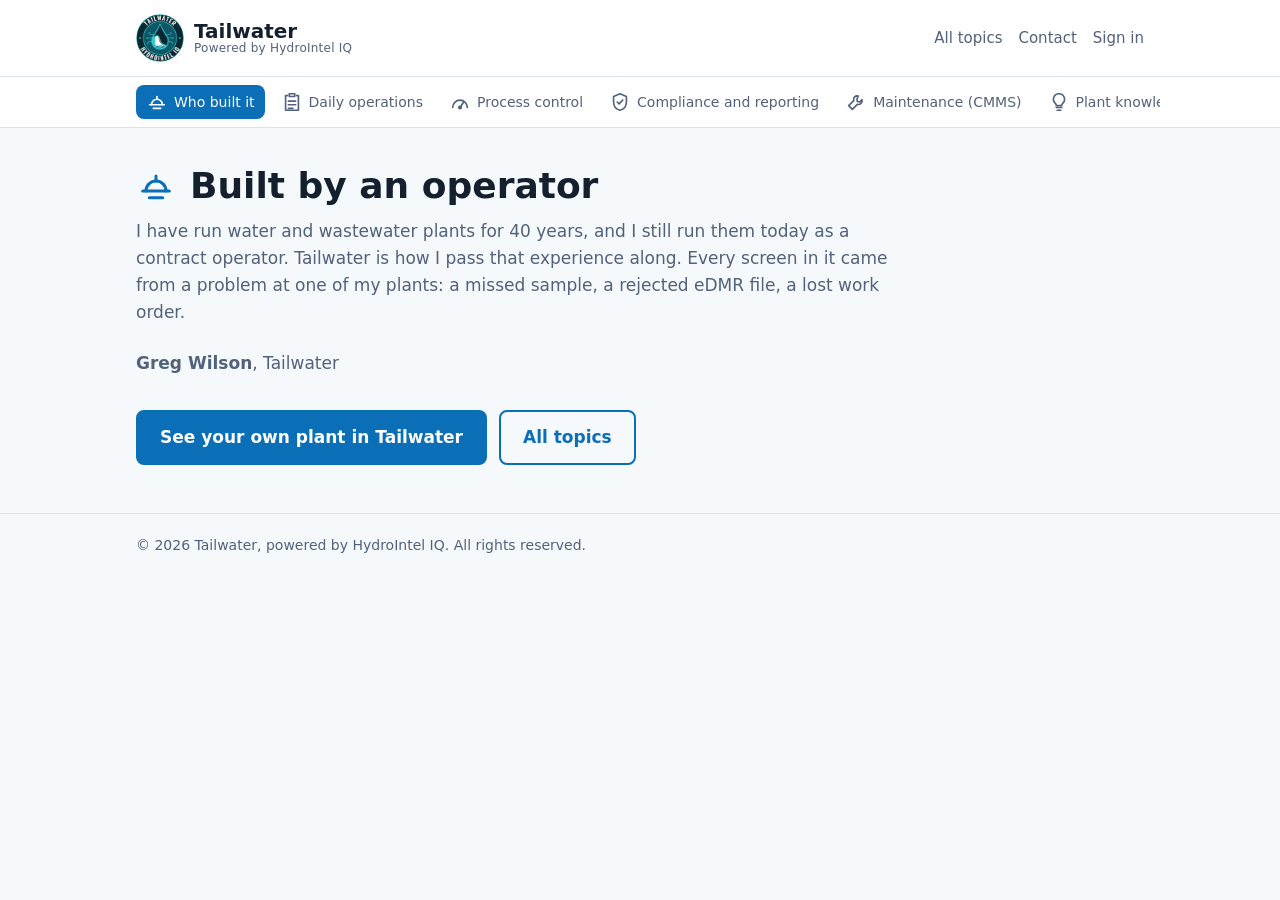
==== about.html @ aa1b33e6 "Split site into a one-screen home page of topic tiles and a page per topic Co-Authored-By: Claude Op" ====
<!doctype html>
<html lang="en">
<head>
<meta charset="utf-8">
<meta name="viewport" content="width=device-width, initial-scale=1">
<title>Who built it | Tailwater</title>
<meta name="description" content="Tailwater, powered by HydroIntel IQ and built by a 40-year operator: bench sheets, permit limits, eDMR export, lead and copper, pretreatment and biosolids reporting, and CMMS work orders for water and wastewater plants.">
<link rel="icon" type="image/png" href="images/tailwater-emblem.png">
<link rel="stylesheet" href="styles.css">
</head>
<body>
<header class="top">
  <div class="wrap">
    <a class="logo" href="index.html">
      <img src="images/tailwater-emblem.png" width="48" height="48" alt="Tailwater emblem">
      <span class="brand">Tailwater<small>Powered by HydroIntel IQ</small></span>
    </a>
    <nav aria-label="Main">
      <a href="index.html">All topics</a>
      <a href="contact.html">Contact</a>
      <a href="https://hydrointel-backend-329952321282.us-east1.run.app/plant/">Sign in</a>
    </nav>
  </div>
</header>
  <nav class="strip" aria-label="Topics">
    <div class="wrap strip-row">
      <a class="mini on" href="about.html" aria-current="page"><svg viewBox="0 0 24 24" width="22" height="22" fill="none" stroke="currentColor" stroke-width="1.8" stroke-linecap="round" stroke-linejoin="round" aria-hidden="true"><path d="M4 15h16"/><path d="M6 15a6 6 0 0 1 12 0"/><path d="M12 9V6"/><path d="M8 19h8"/></svg><span>Who built it</span></a>
      <a class="mini" href="operations.html"><svg viewBox="0 0 24 24" width="22" height="22" fill="none" stroke="currentColor" stroke-width="1.8" stroke-linecap="round" stroke-linejoin="round" aria-hidden="true"><path d="M9 3h6v3H9z"/><path d="M7 5H5v16h14V5h-2"/><path d="M8 11h8M8 15h8M8 19h5"/></svg><span>Daily operations</span></a>
      <a class="mini" href="process-control.html"><svg viewBox="0 0 24 24" width="22" height="22" fill="none" stroke="currentColor" stroke-width="1.8" stroke-linecap="round" stroke-linejoin="round" aria-hidden="true"><path d="M4 18a8 8 0 1 1 16 0"/><path d="M12 18l4-6"/><circle cx="12" cy="18" r="1.4"/></svg><span>Process control</span></a>
      <a class="mini" href="compliance.html"><svg viewBox="0 0 24 24" width="22" height="22" fill="none" stroke="currentColor" stroke-width="1.8" stroke-linecap="round" stroke-linejoin="round" aria-hidden="true"><path d="M12 3l7 3v6c0 4.5-3 8-7 9-4-1-7-4.5-7-9V6z"/><path d="M9 12l2 2 4-4"/></svg><span>Compliance and reporting</span></a>
      <a class="mini" href="maintenance.html"><svg viewBox="0 0 24 24" width="22" height="22" fill="none" stroke="currentColor" stroke-width="1.8" stroke-linecap="round" stroke-linejoin="round" aria-hidden="true"><path d="M14.5 5.5a4 4 0 0 0-5 5L4 16l4 4 5.5-5.5a4 4 0 0 0 5-5l-2.5 2.5-2.5-.5-.5-2.5z"/></svg><span>Maintenance (CMMS)</span></a>
      <a class="mini" href="plant-knowledge.html"><svg viewBox="0 0 24 24" width="22" height="22" fill="none" stroke="currentColor" stroke-width="1.8" stroke-linecap="round" stroke-linejoin="round" aria-hidden="true"><path d="M9 18h6"/><path d="M10 21h4"/><path d="M12 3a6 6 0 0 0-4 10.5c.8.8 1 1.5 1 2.5h6c0-1 .2-1.7 1-2.5A6 6 0 0 0 12 3z"/></svg><span>Plant knowledge</span></a>
      <a class="mini" href="records.html"><svg viewBox="0 0 24 24" width="22" height="22" fill="none" stroke="currentColor" stroke-width="1.8" stroke-linecap="round" stroke-linejoin="round" aria-hidden="true"><rect x="5" y="11" width="14" height="10" rx="2"/><path d="M8 11V8a4 4 0 0 1 8 0v3"/></svg><span>Records you can trust</span></a>
      <a class="mini" href="screens.html"><svg viewBox="0 0 24 24" width="22" height="22" fill="none" stroke="currentColor" stroke-width="1.8" stroke-linecap="round" stroke-linejoin="round" aria-hidden="true"><rect x="3" y="4" width="18" height="13" rx="2"/><path d="M8 21h8M12 17v4"/></svg><span>See the screens</span></a>
      <a class="mini" href="modules.html"><svg viewBox="0 0 24 24" width="22" height="22" fill="none" stroke="currentColor" stroke-width="1.8" stroke-linecap="round" stroke-linejoin="round" aria-hidden="true"><path d="M12 3l8 4-8 4-8-4z"/><path d="M4 12l8 4 8-4"/><path d="M4 17l8 4 8-4"/></svg><span>Modules and setup</span></a>
      <a class="mini" href="contact.html"><svg viewBox="0 0 24 24" width="22" height="22" fill="none" stroke="currentColor" stroke-width="1.8" stroke-linecap="round" stroke-linejoin="round" aria-hidden="true"><path d="M4 6h16v12H4z"/><path d="M4 7l8 6 8-6"/></svg><span>See your own plant</span></a>
    </div>
  </nav>
<main class="topic">
  <div class="wrap">
    <div class="topic-head"><svg viewBox="0 0 24 24" width="40" height="40" fill="none" stroke="currentColor" stroke-width="1.8" stroke-linecap="round" stroke-linejoin="round" aria-hidden="true"><path d="M4 15h16"/><path d="M6 15a6 6 0 0 1 12 0"/><path d="M12 9V6"/><path d="M8 19h8"/></svg><h1>Built by an operator</h1></div>
      <p class="sub">I have run water and wastewater plants for 40 years, and I still run them today as a contract operator. Tailwater is how I pass that experience along. Every screen in it came from a problem at one of my plants: a missed sample, a rejected eDMR file, a lost work order.</p>
      <p class="sub"><strong>Greg Wilson</strong>, Tailwater</p>
    <div class="next">
      <a class="btn" href="contact.html">See your own plant in Tailwater</a>
      <a class="btn ghost" href="index.html">All topics</a>
    </div>
  </div>
</main>
<footer>
  <div class="wrap">&copy; <span id="yr">2026</span> Tailwater, powered by HydroIntel IQ. All rights reserved.</div>
</footer>
<script>document.getElementById("yr").textContent = new Date().getFullYear();</script>
</body>
</html>
---- styles.css ----
:root {
    --bg: #f6f9fc; --surface: #ffffff; --ink: #14202e; --muted: #52627a;
    --line: #dbe4ee; --brand: #0b6fb8; --brand-ink: #ffffff; --brand-soft: #e4f1fb;
    --deep: #0a2a43;
  }
  @media (prefers-color-scheme: dark) {
    :root:not([data-theme="light"]) {
      --bg: #0c141d; --surface: #111c28; --ink: #e8eef5; --muted: #9db0c5;
      --line: #223245; --brand: #4aa3e0; --brand-ink: #06121d; --brand-soft: #112a3f;
      --deep: #06121d;
    }
  }
  * { box-sizing: border-box; }
  html { scroll-behavior: smooth; }
  body {
    margin: 0; background: var(--bg); color: var(--ink);
    font: 17px/1.6 system-ui, -apple-system, "Segoe UI", Roboto, Arial, sans-serif;
  }
  a { color: var(--brand); }
  .wrap { max-width: 1040px; margin: 0 auto; padding: 0 16px; }
  header.top { background: var(--surface); border-bottom: 1px solid var(--line); }
  header.top .wrap { display: flex; align-items: center; justify-content: space-between; gap: 12px; padding-top: 14px; padding-bottom: 14px; }
  .logo { display: flex; align-items: center; gap: 10px; font-weight: 700; font-size: 20px; color: var(--ink); text-decoration: none; }
  .brand { display: flex; flex-direction: column; line-height: 1.1; }
  .brand small { font-size: 12px; font-weight: 500; color: var(--muted); letter-spacing: .02em; }
  .logo img { width: 48px; height: 48px; border-radius: 50%; }
  nav { display: flex; flex-wrap: wrap; justify-content: flex-end; gap: 4px 16px; }
  nav a { color: var(--muted); text-decoration: none; font-size: 15px; white-space: nowrap; }
  nav a:hover { color: var(--brand); }
  .btn {
    display: inline-block; background: var(--brand); color: var(--brand-ink); text-decoration: none;
    padding: 12px 22px; border-radius: 8px; font-weight: 600; border: 2px solid var(--brand);
  }
  .btn:hover { filter: brightness(1.08); }
  .btn.ghost { background: transparent; color: var(--brand); }
  .hero { padding: 72px 0 56px; background: linear-gradient(180deg, var(--brand-soft), var(--bg)); }
  .eyebrow { display: inline-block; font-size: 14px; font-weight: 700; letter-spacing: .08em; text-transform: uppercase; color: var(--brand); margin: 0 0 12px; }
  .hero h1 { font-size: clamp(30px, 5vw, 46px); line-height: 1.15; margin: 0 0 16px; max-width: 18em; }
  .hero p.lead { font-size: 19px; color: var(--muted); max-width: 38em; margin: 0 0 28px; }
  .hero .actions { display: flex; gap: 12px; flex-wrap: wrap; }
  .hero-grid { display: grid; grid-template-columns: 1fr; gap: 36px; align-items: center; }
  @media (min-width: 900px) { .hero-grid { grid-template-columns: 0.9fr 1.1fr; } }
  .shot { margin: 0; background: var(--surface); border: 1px solid var(--line); border-radius: 12px; overflow: hidden; box-shadow: 0 10px 30px rgba(10, 42, 67, .16); }
  .shot img { display: block; width: 100%; height: auto; }
  .frame { display: flex; gap: 6px; padding: 10px 12px; background: var(--brand-soft); border-bottom: 1px solid var(--line); }
  .frame span { width: 10px; height: 10px; border-radius: 50%; background: var(--line); }
  .gallery { display: grid; grid-template-columns: repeat(auto-fit, minmax(min(100%, 440px), 1fr)); gap: 28px; }
  .gallery figcaption { padding: 14px 16px 16px; }
  .gallery figcaption strong { display: block; font-size: 17px; margin-bottom: 2px; }
  .gallery figcaption span { color: var(--muted); font-size: 15px; }
  .note { color: var(--muted); font-size: 14px; margin-top: 18px; }
  section { padding: 56px 0; }
  section h2 { font-size: 28px; margin: 0 0 8px; }
  section p.sub { color: var(--muted); margin: 0 0 28px; max-width: 40em; }
  .grid { display: grid; grid-template-columns: repeat(auto-fit, minmax(230px, 1fr)); gap: 16px; }
  .card { background: var(--surface); border: 1px solid var(--line); border-radius: 12px; padding: 20px; }
  h3.group { font-size: 20px; margin: 36px 0 4px; color: var(--brand); }
  .band .grid + h3.group, .band h3.group { color: #8fd0f5; }
  .tabs { display: grid; grid-template-columns: repeat(5, 1fr); gap: 10px; margin: 8px 0 4px; }
  .tab { display: flex; flex-direction: column; align-items: center; gap: 8px; padding: 16px 8px; background: var(--surface); color: var(--muted); border: 1px solid var(--line); border-radius: 12px; font: inherit; font-size: 15px; font-weight: 600; cursor: pointer; }
  .tab:hover { color: var(--brand); border-color: var(--brand); }
  .tab[aria-selected="true"] { background: var(--brand); color: var(--brand-ink); border-color: var(--brand); }
  .js .panel[hidden] { display: none; }
  .panel h3.group { margin-top: 28px; }
  @media (max-width: 700px) { .tabs { grid-template-columns: repeat(3, 1fr); } .tab { font-size: 13px; padding: 12px 4px; } }
  .card h3 { margin: 0 0 6px; font-size: 18px; }
  .card p { margin: 0; color: var(--muted); font-size: 16px; }
  .band { background: var(--deep); color: #eaf3fb; }
  .band h2, .band p { color: #eaf3fb; }
  .band p.sub { color: #b9cde0; }
  .band .card { background: rgba(255,255,255,.06); border-color: rgba(255,255,255,.18); }
  .band .card h3 { color: #ffffff; }
  .band .card p { color: #c9d9e8; }
  .band .btn { background: #ffffff; color: #0a2a43; border-color: #ffffff; }
  .contact .card { max-width: 560px; }
  footer { padding: 28px 0 40px; color: var(--muted); font-size: 14px; border-top: 1px solid var(--line); }
  .todo { background: #fff4c2; color: #4a3b00; padding: 1px 6px; border-radius: 4px; }
  @media (max-width: 560px) { .hero { padding: 48px 0 36px; } section { padding: 40px 0; } header.top .wrap { flex-wrap: wrap; } }

/* multi-page layout */
.home { min-height: calc(100vh - 77px - 64px); display: flex; align-items: center; padding: 28px 0;
  background: linear-gradient(180deg, var(--brand-soft), var(--bg)); }
.home h1 { font-size: clamp(26px, 3.6vw, 40px); line-height: 1.15; margin: 0 0 10px; max-width: 22em; }
.home .lead { font-size: 18px; color: var(--muted); max-width: 44em; margin: 0 0 26px; }
.tiles { display: grid; grid-template-columns: repeat(5, 1fr); gap: 14px; }
.tile { display: flex; flex-direction: column; align-items: center; justify-content: center; gap: 10px; text-align: center;
  min-height: 118px; padding: 16px 10px; background: var(--surface); color: var(--ink); text-decoration: none;
  border: 1px solid var(--line); border-radius: 14px; font-weight: 600; font-size: 15px; line-height: 1.25;
  box-shadow: 0 2px 8px rgba(10, 42, 67, .06); transition: transform .12s, border-color .12s; }
.tile svg { color: var(--brand); }
.tile:hover { border-color: var(--brand); transform: translateY(-2px); }
.tile:focus-visible, .mini:focus-visible { outline: 3px solid var(--brand); outline-offset: 2px; }
@media (max-width: 900px) { .tiles { grid-template-columns: repeat(3, 1fr); } }
@media (max-width: 560px) { .tiles { grid-template-columns: repeat(2, 1fr); gap: 10px; } .tile { min-height: 96px; font-size: 14px; } .home .lead { font-size: 16px; } }
.strip { background: var(--surface); border-bottom: 1px solid var(--line); }
.strip-row { display: flex; gap: 6px; overflow-x: auto; padding-top: 8px; padding-bottom: 8px; }
.mini { display: flex; align-items: center; gap: 6px; padding: 6px 10px; border-radius: 8px; color: var(--muted);
  text-decoration: none; font-size: 14px; white-space: nowrap; }
.mini:hover { color: var(--brand); }
.mini.on { background: var(--brand); color: var(--brand-ink); }
.topic { padding: 36px 0 48px; }
.topic-head { display: flex; align-items: center; gap: 14px; color: var(--brand); margin-bottom: 10px; }
.topic-head h1 { color: var(--ink); font-size: clamp(26px, 3.4vw, 36px); line-height: 1.2; margin: 0; }
.topic .sub { color: var(--muted); max-width: 46em; margin: 0 0 24px; }
.topic .actions { display: flex; gap: 12px; flex-wrap: wrap; margin-bottom: 10px; }
.contact-card { max-width: 560px; margin-top: 24px; }
.next { display: flex; gap: 12px; flex-wrap: wrap; margin-top: 32px; }
footer { padding: 20px 0; }
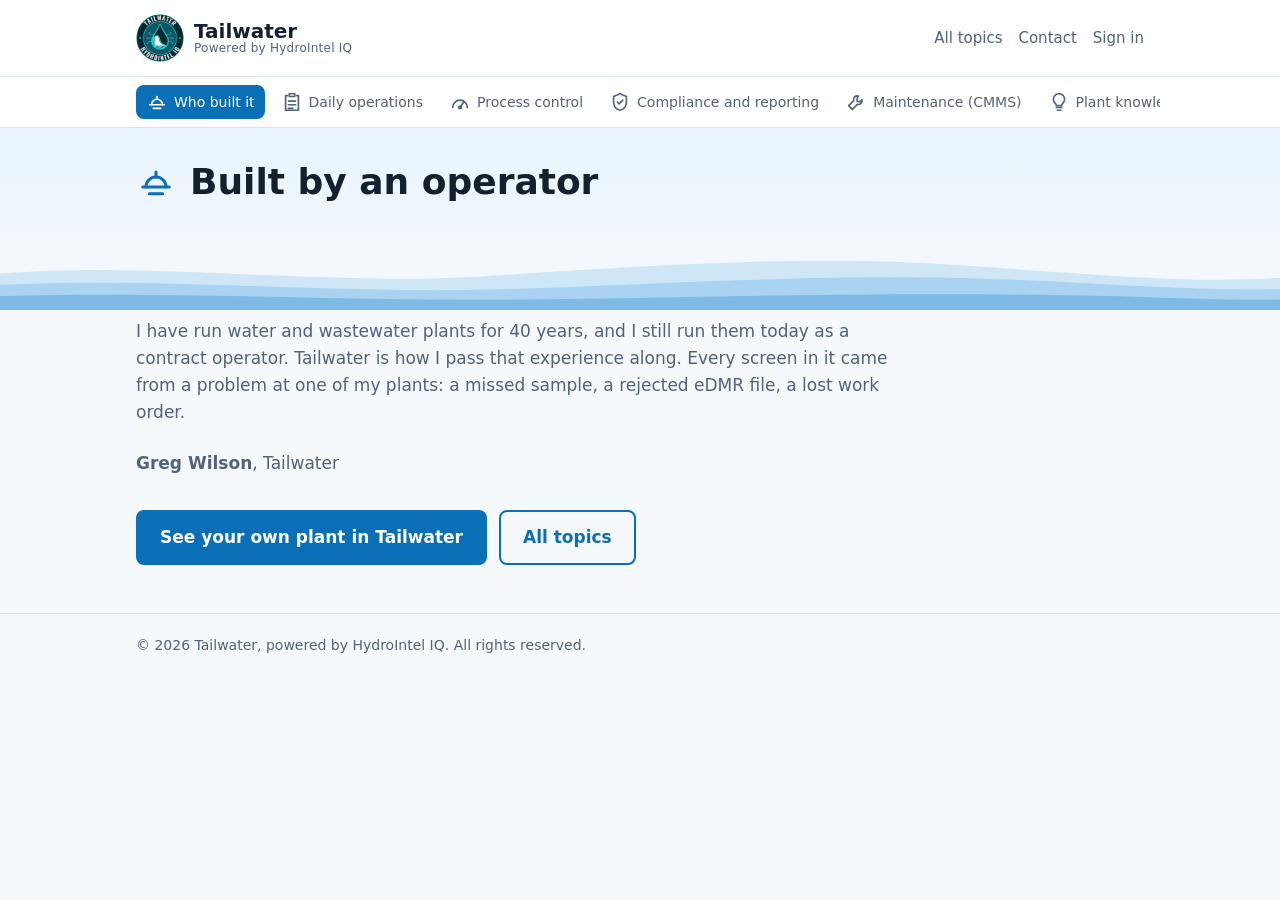
==== commit 7acad039: "Add water waves and treatment-plant line art to home and topic pages Co-Authored-By: Claude Opus 5.5" ====
--- a/about.html
+++ b/about.html
@@ -37,8 +37,17 @@
     </div>
   </nav>
 <main class="topic">
+  <div class="topic-band">
+    <svg class="waves" viewBox="0 0 1440 200" preserveAspectRatio="none" aria-hidden="true">
+  <path class="w1" d="M0,96 C180,60 360,132 540,104 C720,76 900,40 1080,72 C1260,104 1350,124 1440,108 L1440,200 L0,200 Z"/>
+  <path class="w2" d="M0,128 C200,104 380,160 600,138 C820,116 980,92 1180,118 C1300,134 1380,146 1440,140 L1440,200 L0,200 Z"/>
+  <path class="w3" d="M0,160 C240,146 420,180 660,168 C900,156 1100,148 1300,164 C1360,169 1410,172 1440,170 L1440,200 L0,200 Z"/>
+</svg>
+    <div class="wrap">
+      <div class="topic-head"><svg viewBox="0 0 24 24" width="40" height="40" fill="none" stroke="currentColor" stroke-width="1.8" stroke-linecap="round" stroke-linejoin="round" aria-hidden="true"><path d="M4 15h16"/><path d="M6 15a6 6 0 0 1 12 0"/><path d="M12 9V6"/><path d="M8 19h8"/></svg><h1>Built by an operator</h1></div>
+    </div>
+  </div>
   <div class="wrap">
-    <div class="topic-head"><svg viewBox="0 0 24 24" width="40" height="40" fill="none" stroke="currentColor" stroke-width="1.8" stroke-linecap="round" stroke-linejoin="round" aria-hidden="true"><path d="M4 15h16"/><path d="M6 15a6 6 0 0 1 12 0"/><path d="M12 9V6"/><path d="M8 19h8"/></svg><h1>Built by an operator</h1></div>
       <p class="sub">I have run water and wastewater plants for 40 years, and I still run them today as a contract operator. Tailwater is how I pass that experience along. Every screen in it came from a problem at one of my plants: a missed sample, a rejected eDMR file, a lost work order.</p>
       <p class="sub"><strong>Greg Wilson</strong>, Tailwater</p>
     <div class="next">
--- a/styles.css
+++ b/styles.css
@@ -7,8 +7,13 @@
     :root:not([data-theme="light"]) {
       --bg: #0c141d; --surface: #111c28; --ink: #e8eef5; --muted: #9db0c5;
       --line: #223245; --brand: #4aa3e0; --brand-ink: #06121d; --brand-soft: #112a3f;
-      --deep: #06121d;
+      --deep: #06121d; color-scheme: dark;
     }
+  }
+  :root[data-theme="dark"] {
+    --bg: #0c141d; --surface: #111c28; --ink: #e8eef5; --muted: #9db0c5;
+    --line: #223245; --brand: #4aa3e0; --brand-ink: #06121d; --brand-soft: #112a3f;
+    --deep: #06121d; color-scheme: dark;
   }
   * { box-sizing: border-box; }
   html { scroll-behavior: smooth; }
@@ -106,3 +111,27 @@
 .contact-card { max-width: 560px; margin-top: 24px; }
 .next { display: flex; gap: 12px; flex-wrap: wrap; margin-top: 32px; }
 footer { padding: 20px 0; }
+
+/* water and wastewater artwork */
+:root { --wave1: #cfe6f7; --wave2: #a9d3f0; --wave3: #7dbbe6; --art: #0b6fb8; --art-op: .12; --sky: #e9f4fc; }
+@media (prefers-color-scheme: dark) { :root:not([data-theme="light"]) { --wave1: #11283b; --wave2: #15324a; --wave3: #1b3f5c; --art: #4aa3e0; --art-op: .18; --sky: #0e1a26; } }
+:root[data-theme="dark"] { --wave1: #11283b; --wave2: #15324a; --wave3: #1b3f5c; --art: #4aa3e0; --art-op: .18; --sky: #0e1a26; }
+.home { position: relative; overflow: hidden; background: linear-gradient(180deg, var(--sky), var(--bg) 70%); }
+.home .wrap { position: relative; z-index: 1; }
+.waves { position: absolute; left: 0; right: 0; bottom: 0; width: 100%; height: 150px; display: block; pointer-events: none; }
+.waves .w1 { fill: var(--wave1); } .waves .w2 { fill: var(--wave2); } .waves .w3 { fill: var(--wave3); }
+.plant-art { position: absolute; right: -110px; top: -6px; width: min(640px, 55vw); height: auto; opacity: var(--art-op); pointer-events: none; }
+.plant-art .art { fill: none; stroke: var(--art); stroke-width: 3; stroke-linecap: round; stroke-linejoin: round; }
+.plant-art .thin { stroke-width: 1.6; stroke-dasharray: 6 6; }
+.plant-art text { fill: var(--art); stroke: none; font: 700 15px system-ui, sans-serif; letter-spacing: .12em; text-anchor: middle; }
+.plant-art .bub { fill: var(--art); stroke: none; animation: rise 4s ease-in-out infinite; transform-box: fill-box; }
+@keyframes rise { 0%,100% { transform: translateY(0); opacity: .9; } 50% { transform: translateY(-14px); opacity: .4; } }
+@media (prefers-reduced-motion: reduce) { .plant-art .bub { animation: none; } }
+.tiles { padding-bottom: 40px; }
+.tile { background: color-mix(in srgb, var(--surface) 92%, transparent); backdrop-filter: blur(2px); }
+.topic { padding-top: 0; }
+.topic-band { position: relative; background: linear-gradient(180deg, var(--sky), var(--bg)); padding-block: 32px 96px; margin-bottom: 8px; overflow: hidden; }
+.topic-band .wrap { position: relative; z-index: 1; }
+.topic-band .waves { height: 70px; }
+.topic-band .sub { margin-bottom: 0; }
+@media (max-width: 700px) { .plant-art { width: 90vw; right: -30vw; top: 4px; opacity: calc(var(--art-op) * .7); } .waves { height: 90px; } }
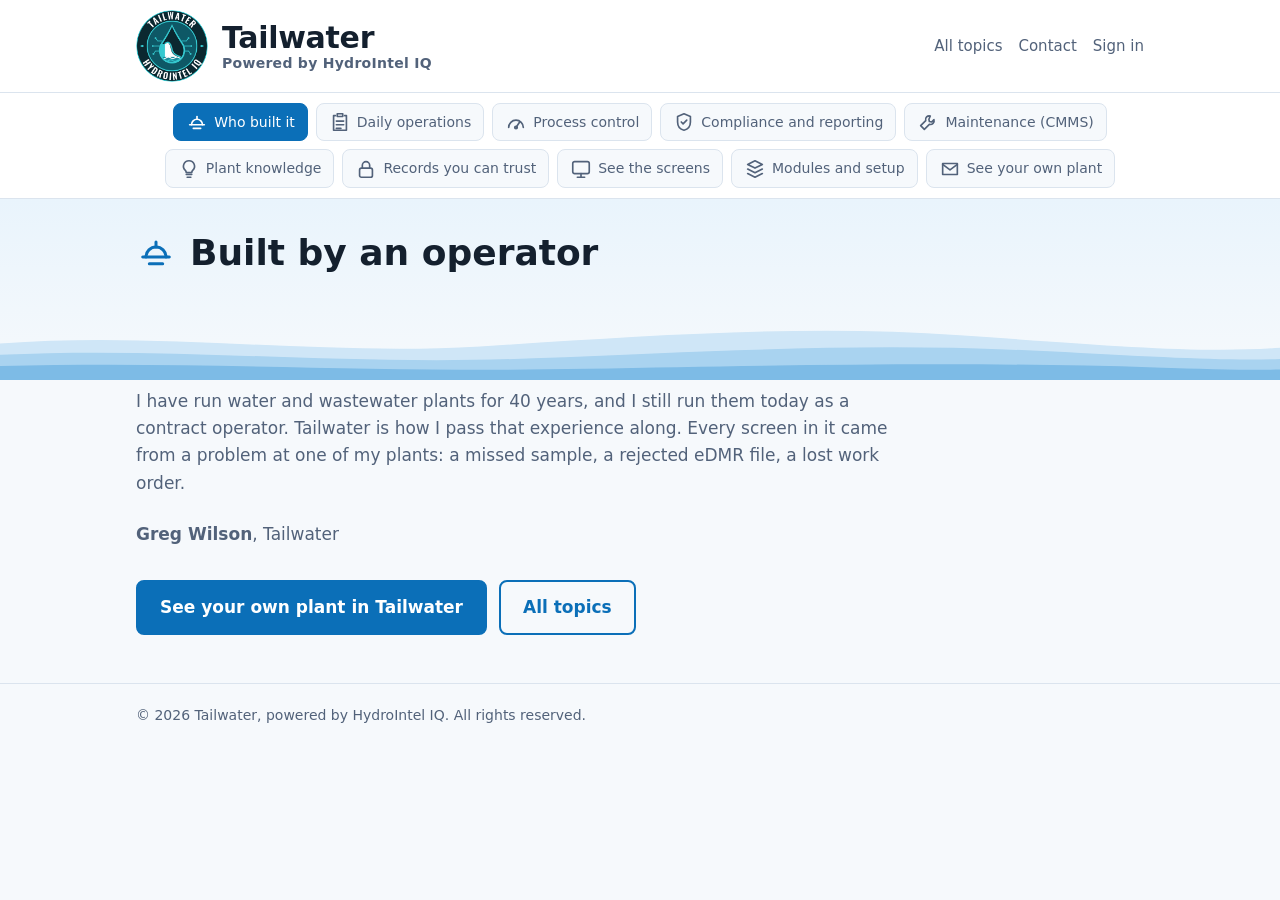
==== commit acd18a08: "Larger Tailwater emblem and name; version the stylesheet so browsers load new styles Co-Authored-By:" ====
--- a/about.html
+++ b/about.html
@@ -6,13 +6,13 @@
 <title>Who built it | Tailwater</title>
 <meta name="description" content="Tailwater, powered by HydroIntel IQ and built by a 40-year operator: bench sheets, permit limits, eDMR export, lead and copper, pretreatment and biosolids reporting, and CMMS work orders for water and wastewater plants.">
 <link rel="icon" type="image/png" href="images/tailwater-emblem.png">
-<link rel="stylesheet" href="styles.css">
+<link rel="stylesheet" href="styles.css?v=20261102c">
 </head>
 <body>
 <header class="top">
   <div class="wrap">
     <a class="logo" href="index.html">
-      <img src="images/tailwater-emblem.png" width="48" height="48" alt="Tailwater emblem">
+      <img src="images/tailwater-emblem.png" width="72" height="72" alt="Tailwater emblem">
       <span class="brand">Tailwater<small>Powered by HydroIntel IQ</small></span>
     </a>
     <nav aria-label="Main">
--- a/styles.css
+++ b/styles.css
@@ -83,13 +83,15 @@
   @media (max-width: 560px) { .hero { padding: 48px 0 36px; } section { padding: 40px 0; } header.top .wrap { flex-wrap: wrap; } }
 
 /* multi-page layout */
-.home { min-height: calc(100vh - 77px - 64px); display: flex; align-items: center; padding: 28px 0;
+.home { min-height: calc(100vh - 93px - 64px); display: flex; align-items: center; padding: 10px 0;
   background: linear-gradient(180deg, var(--brand-soft), var(--bg)); }
 .home h1 { font-size: clamp(26px, 3.6vw, 40px); line-height: 1.15; margin: 0 0 10px; max-width: 22em; }
-.home .lead { font-size: 18px; color: var(--muted); max-width: 44em; margin: 0 0 26px; }
+.home .lead { font-size: 18px; color: var(--muted); max-width: 44em; margin: 0 0 18px; }
+.quick { display: flex; flex-wrap: wrap; gap: 12px; margin: 0 0 22px; }
+.quick .btn.ghost { background: var(--surface); }
 .tiles { display: grid; grid-template-columns: repeat(5, 1fr); gap: 14px; }
 .tile { display: flex; flex-direction: column; align-items: center; justify-content: center; gap: 10px; text-align: center;
-  min-height: 118px; padding: 16px 10px; background: var(--surface); color: var(--ink); text-decoration: none;
+  min-height: 100px; padding: 12px 10px; background: var(--surface); color: var(--ink); text-decoration: none;
   border: 1px solid var(--line); border-radius: 14px; font-weight: 600; font-size: 15px; line-height: 1.25;
   box-shadow: 0 2px 8px rgba(10, 42, 67, .06); transition: transform .12s, border-color .12s; }
 .tile svg { color: var(--brand); }
@@ -98,11 +100,16 @@
 @media (max-width: 900px) { .tiles { grid-template-columns: repeat(3, 1fr); } }
 @media (max-width: 560px) { .tiles { grid-template-columns: repeat(2, 1fr); gap: 10px; } .tile { min-height: 96px; font-size: 14px; } .home .lead { font-size: 16px; } }
 .strip { background: var(--surface); border-bottom: 1px solid var(--line); }
-.strip-row { display: flex; gap: 6px; overflow-x: auto; padding-top: 8px; padding-bottom: 8px; }
-.mini { display: flex; align-items: center; gap: 6px; padding: 6px 10px; border-radius: 8px; color: var(--muted);
-  text-decoration: none; font-size: 14px; white-space: nowrap; }
-.mini:hover { color: var(--brand); }
-.mini.on { background: var(--brand); color: var(--brand-ink); }
+.strip-row { display: flex; flex-wrap: wrap; justify-content: center; gap: 8px; padding-top: 10px; padding-bottom: 10px; }
+.mini { display: flex; align-items: center; gap: 6px; padding: 7px 12px; border-radius: 8px; color: var(--muted);
+  text-decoration: none; font-size: 14px; white-space: nowrap; background: var(--bg); border: 1px solid var(--line); }
+.mini:hover { color: var(--brand); border-color: var(--brand); }
+.mini.on { background: var(--brand); color: var(--brand-ink); border-color: var(--brand); }
+@media (max-width: 700px) {
+  .strip-row { display: grid; grid-template-columns: repeat(5, minmax(0, 1fr)); gap: 6px; }
+  .mini { flex-direction: column; justify-content: center; gap: 4px; padding: 8px 2px; font-size: 11px; line-height: 1.2;
+    white-space: normal; text-align: center; min-width: 0; }
+}
 .topic { padding: 36px 0 48px; }
 .topic-head { display: flex; align-items: center; gap: 14px; color: var(--brand); margin-bottom: 10px; }
 .topic-head h1 { color: var(--ink); font-size: clamp(26px, 3.4vw, 36px); line-height: 1.2; margin: 0; }
@@ -111,6 +118,12 @@
 .contact-card { max-width: 560px; margin-top: 24px; }
 .next { display: flex; gap: 12px; flex-wrap: wrap; margin-top: 32px; }
 footer { padding: 20px 0; }
+.logo { gap: 14px; }
+.logo img { width: 72px; height: 72px; }
+.brand { font-size: 30px; font-weight: 800; letter-spacing: -.01em; }
+.brand small { font-size: 14px; font-weight: 600; margin-top: 2px; }
+header.top .wrap { padding-top: 10px; padding-bottom: 10px; }
+@media (max-width: 560px) { .logo img { width: 56px; height: 56px; } .brand { font-size: 24px; } .brand small { font-size: 12px; } }
 
 /* water and wastewater artwork */
 :root { --wave1: #cfe6f7; --wave2: #a9d3f0; --wave3: #7dbbe6; --art: #0b6fb8; --art-op: .12; --sky: #e9f4fc; }
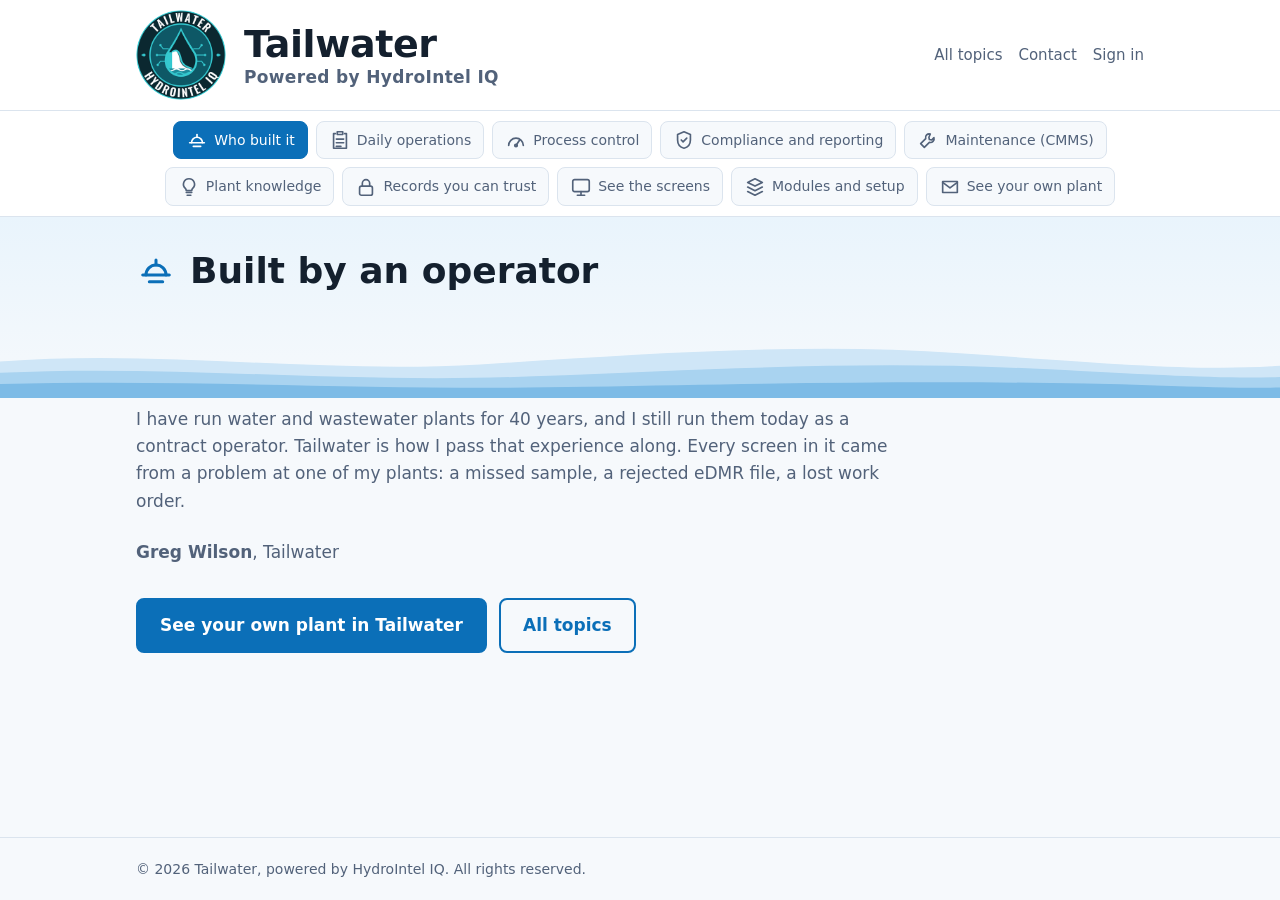
==== commit a9484944: "Header emblem and name 25% larger; home section fills space under header Co-Authored-By: Claude Opus" ====
--- a/about.html
+++ b/about.html
@@ -6,13 +6,13 @@
 <title>Who built it | Tailwater</title>
 <meta name="description" content="Tailwater, powered by HydroIntel IQ and built by a 40-year operator: bench sheets, permit limits, eDMR export, lead and copper, pretreatment and biosolids reporting, and CMMS work orders for water and wastewater plants.">
 <link rel="icon" type="image/png" href="images/tailwater-emblem.png">
-<link rel="stylesheet" href="styles.css?v=20261102c">
+<link rel="stylesheet" href="styles.css?v=20261102d">
 </head>
 <body>
 <header class="top">
   <div class="wrap">
     <a class="logo" href="index.html">
-      <img src="images/tailwater-emblem.png" width="72" height="72" alt="Tailwater emblem">
+      <img src="images/tailwater-emblem.png" width="90" height="90" alt="Tailwater emblem">
       <span class="brand">Tailwater<small>Powered by HydroIntel IQ</small></span>
     </a>
     <nav aria-label="Main">
--- a/styles.css
+++ b/styles.css
@@ -83,7 +83,9 @@
   @media (max-width: 560px) { .hero { padding: 48px 0 36px; } section { padding: 40px 0; } header.top .wrap { flex-wrap: wrap; } }
 
 /* multi-page layout */
-.home { min-height: calc(100vh - 93px - 64px); display: flex; align-items: center; padding: 10px 0;
+body { display: flex; flex-direction: column; min-height: 100vh; }
+body > main { flex: 1 0 auto; }
+.home { display: flex; align-items: center; padding: 10px 0;
   background: linear-gradient(180deg, var(--brand-soft), var(--bg)); }
 .home h1 { font-size: clamp(26px, 3.6vw, 40px); line-height: 1.15; margin: 0 0 10px; max-width: 22em; }
 .home .lead { font-size: 18px; color: var(--muted); max-width: 44em; margin: 0 0 18px; }
@@ -118,12 +120,12 @@
 .contact-card { max-width: 560px; margin-top: 24px; }
 .next { display: flex; gap: 12px; flex-wrap: wrap; margin-top: 32px; }
 footer { padding: 20px 0; }
-.logo { gap: 14px; }
-.logo img { width: 72px; height: 72px; }
-.brand { font-size: 30px; font-weight: 800; letter-spacing: -.01em; }
-.brand small { font-size: 14px; font-weight: 600; margin-top: 2px; }
+.logo { gap: 18px; }
+.logo img { width: 90px; height: 90px; }
+.brand { font-size: 38px; font-weight: 800; letter-spacing: -.01em; }
+.brand small { font-size: 17px; font-weight: 600; margin-top: 2px; }
 header.top .wrap { padding-top: 10px; padding-bottom: 10px; }
-@media (max-width: 560px) { .logo img { width: 56px; height: 56px; } .brand { font-size: 24px; } .brand small { font-size: 12px; } }
+@media (max-width: 560px) { .logo img { width: 66px; height: 66px; } .brand { font-size: 28px; } .brand small { font-size: 13px; } }
 
 /* water and wastewater artwork */
 :root { --wave1: #cfe6f7; --wave2: #a9d3f0; --wave3: #7dbbe6; --art: #0b6fb8; --art-op: .12; --sky: #e9f4fc; }
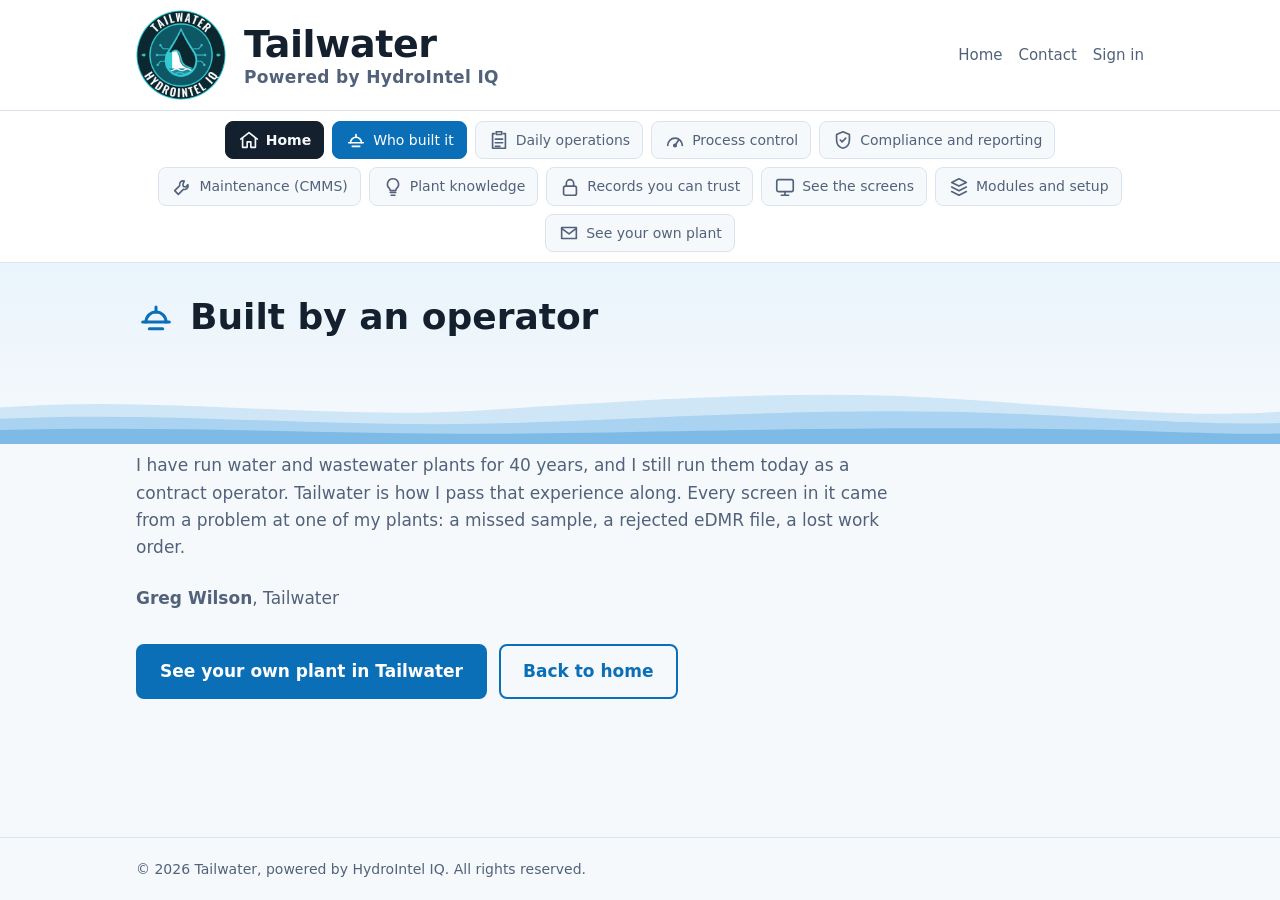
==== commit df5fef9f: "Home button at the front of the topic bar on every page Co-Authored-By: Claude Opus 5.5 <noreply@ant" ====
--- a/about.html
+++ b/about.html
@@ -6,7 +6,7 @@
 <title>Who built it | Tailwater</title>
 <meta name="description" content="Tailwater, powered by HydroIntel IQ and built by a 40-year operator: bench sheets, permit limits, eDMR export, lead and copper, pretreatment and biosolids reporting, and CMMS work orders for water and wastewater plants.">
 <link rel="icon" type="image/png" href="images/tailwater-emblem.png">
-<link rel="stylesheet" href="styles.css?v=20261102d">
+<link rel="stylesheet" href="styles.css?v=20261102e">
 </head>
 <body>
 <header class="top">
@@ -16,7 +16,7 @@
       <span class="brand">Tailwater<small>Powered by HydroIntel IQ</small></span>
     </a>
     <nav aria-label="Main">
-      <a href="index.html">All topics</a>
+      <a href="index.html">Home</a>
       <a href="contact.html">Contact</a>
       <a href="https://hydrointel-backend-329952321282.us-east1.run.app/plant/">Sign in</a>
     </nav>
@@ -24,6 +24,7 @@
 </header>
   <nav class="strip" aria-label="Topics">
     <div class="wrap strip-row">
+      <a class="mini home-btn" href="index.html"><svg viewBox="0 0 24 24" width="22" height="22" fill="none" stroke="currentColor" stroke-width="1.8" stroke-linecap="round" stroke-linejoin="round" aria-hidden="true"><path d="M3 11l9-7 9 7"/><path d="M5 10v10h5v-6h4v6h5V10"/></svg><span>Home</span></a>
       <a class="mini on" href="about.html" aria-current="page"><svg viewBox="0 0 24 24" width="22" height="22" fill="none" stroke="currentColor" stroke-width="1.8" stroke-linecap="round" stroke-linejoin="round" aria-hidden="true"><path d="M4 15h16"/><path d="M6 15a6 6 0 0 1 12 0"/><path d="M12 9V6"/><path d="M8 19h8"/></svg><span>Who built it</span></a>
       <a class="mini" href="operations.html"><svg viewBox="0 0 24 24" width="22" height="22" fill="none" stroke="currentColor" stroke-width="1.8" stroke-linecap="round" stroke-linejoin="round" aria-hidden="true"><path d="M9 3h6v3H9z"/><path d="M7 5H5v16h14V5h-2"/><path d="M8 11h8M8 15h8M8 19h5"/></svg><span>Daily operations</span></a>
       <a class="mini" href="process-control.html"><svg viewBox="0 0 24 24" width="22" height="22" fill="none" stroke="currentColor" stroke-width="1.8" stroke-linecap="round" stroke-linejoin="round" aria-hidden="true"><path d="M4 18a8 8 0 1 1 16 0"/><path d="M12 18l4-6"/><circle cx="12" cy="18" r="1.4"/></svg><span>Process control</span></a>
@@ -52,7 +53,7 @@
       <p class="sub"><strong>Greg Wilson</strong>, Tailwater</p>
     <div class="next">
       <a class="btn" href="contact.html">See your own plant in Tailwater</a>
-      <a class="btn ghost" href="index.html">All topics</a>
+      <a class="btn ghost" href="index.html">Back to home</a>
     </div>
   </div>
 </main>
--- a/styles.css
+++ b/styles.css
@@ -106,9 +106,11 @@
 .mini { display: flex; align-items: center; gap: 6px; padding: 7px 12px; border-radius: 8px; color: var(--muted);
   text-decoration: none; font-size: 14px; white-space: nowrap; background: var(--bg); border: 1px solid var(--line); }
 .mini:hover { color: var(--brand); border-color: var(--brand); }
+.home-btn { background: var(--ink); color: var(--bg); border-color: var(--ink); font-weight: 600; }
+.home-btn:hover { color: var(--bg); border-color: var(--ink); opacity: .88; }
 .mini.on { background: var(--brand); color: var(--brand-ink); border-color: var(--brand); }
 @media (max-width: 700px) {
-  .strip-row { display: grid; grid-template-columns: repeat(5, minmax(0, 1fr)); gap: 6px; }
+  .strip-row { display: grid; grid-template-columns: repeat(4, minmax(0, 1fr)); gap: 6px; }
   .mini { flex-direction: column; justify-content: center; gap: 4px; padding: 8px 2px; font-size: 11px; line-height: 1.2;
     white-space: normal; text-align: center; min-width: 0; }
 }
